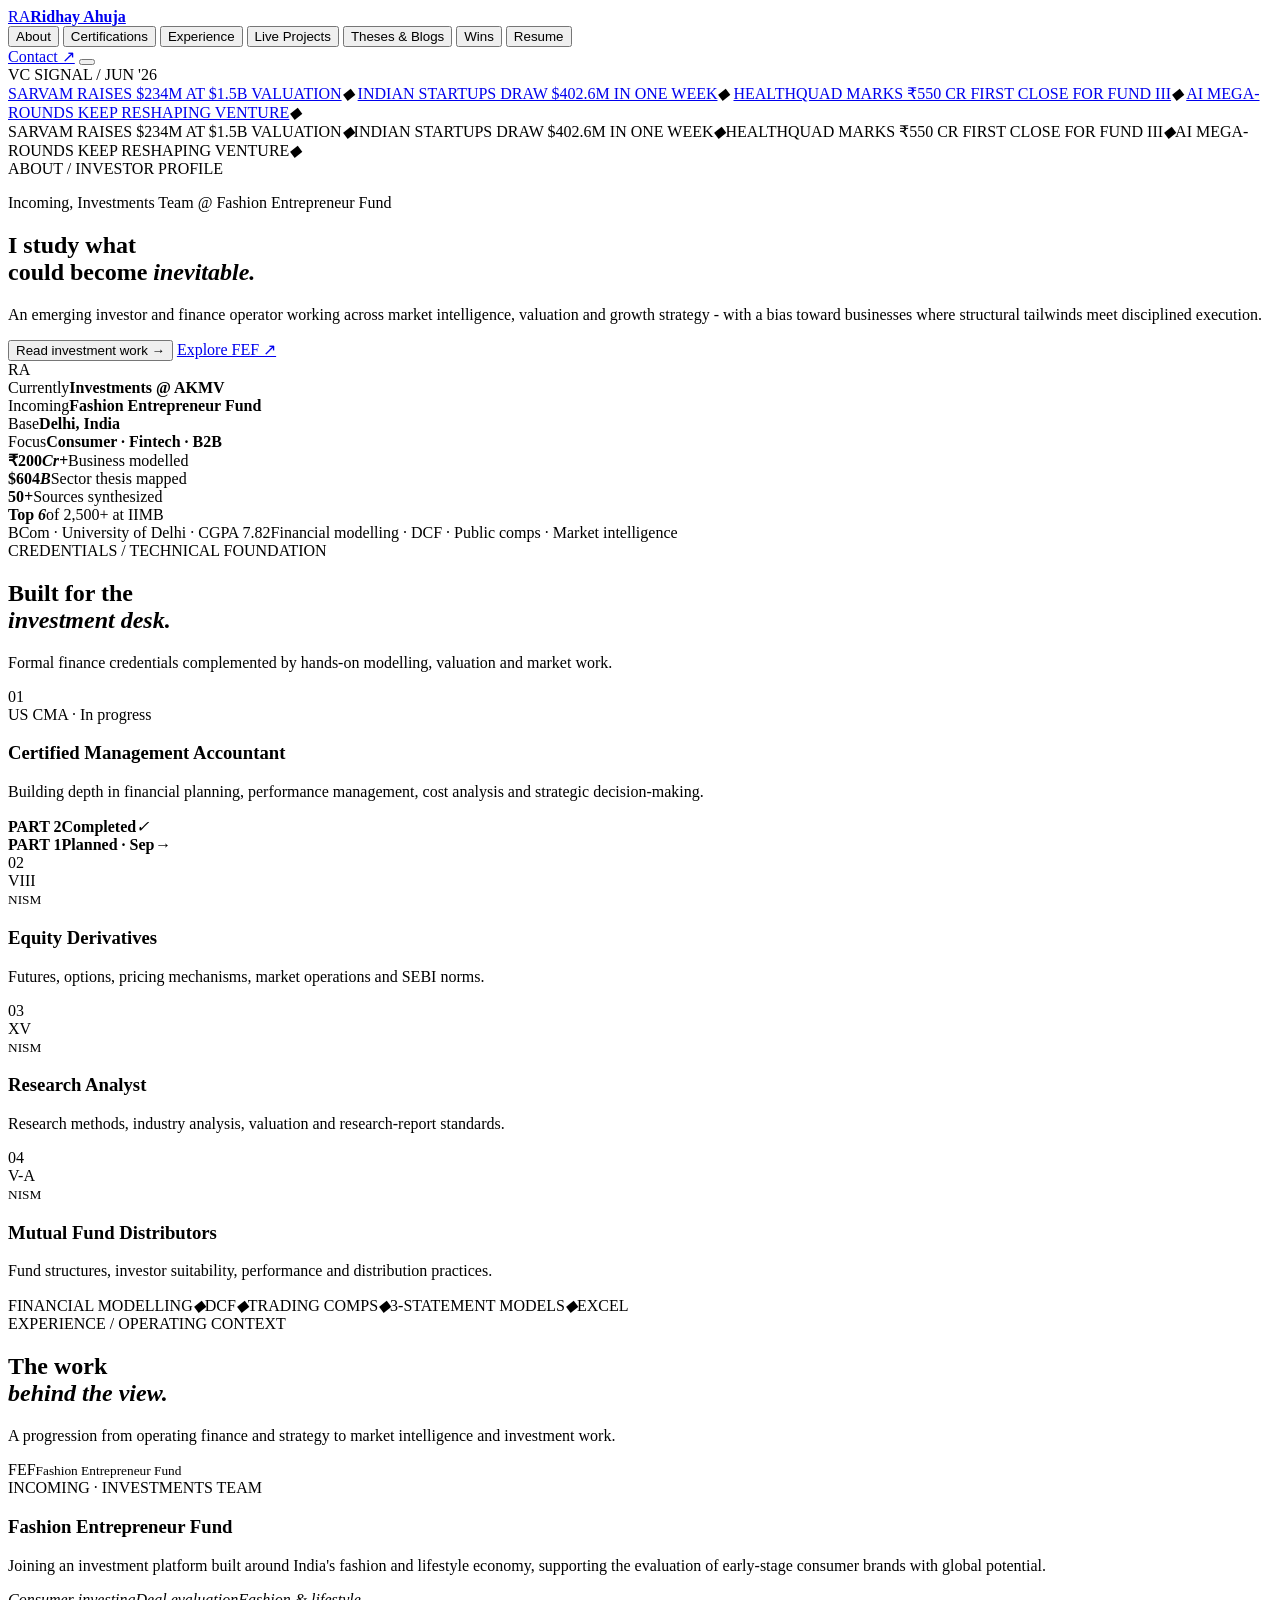
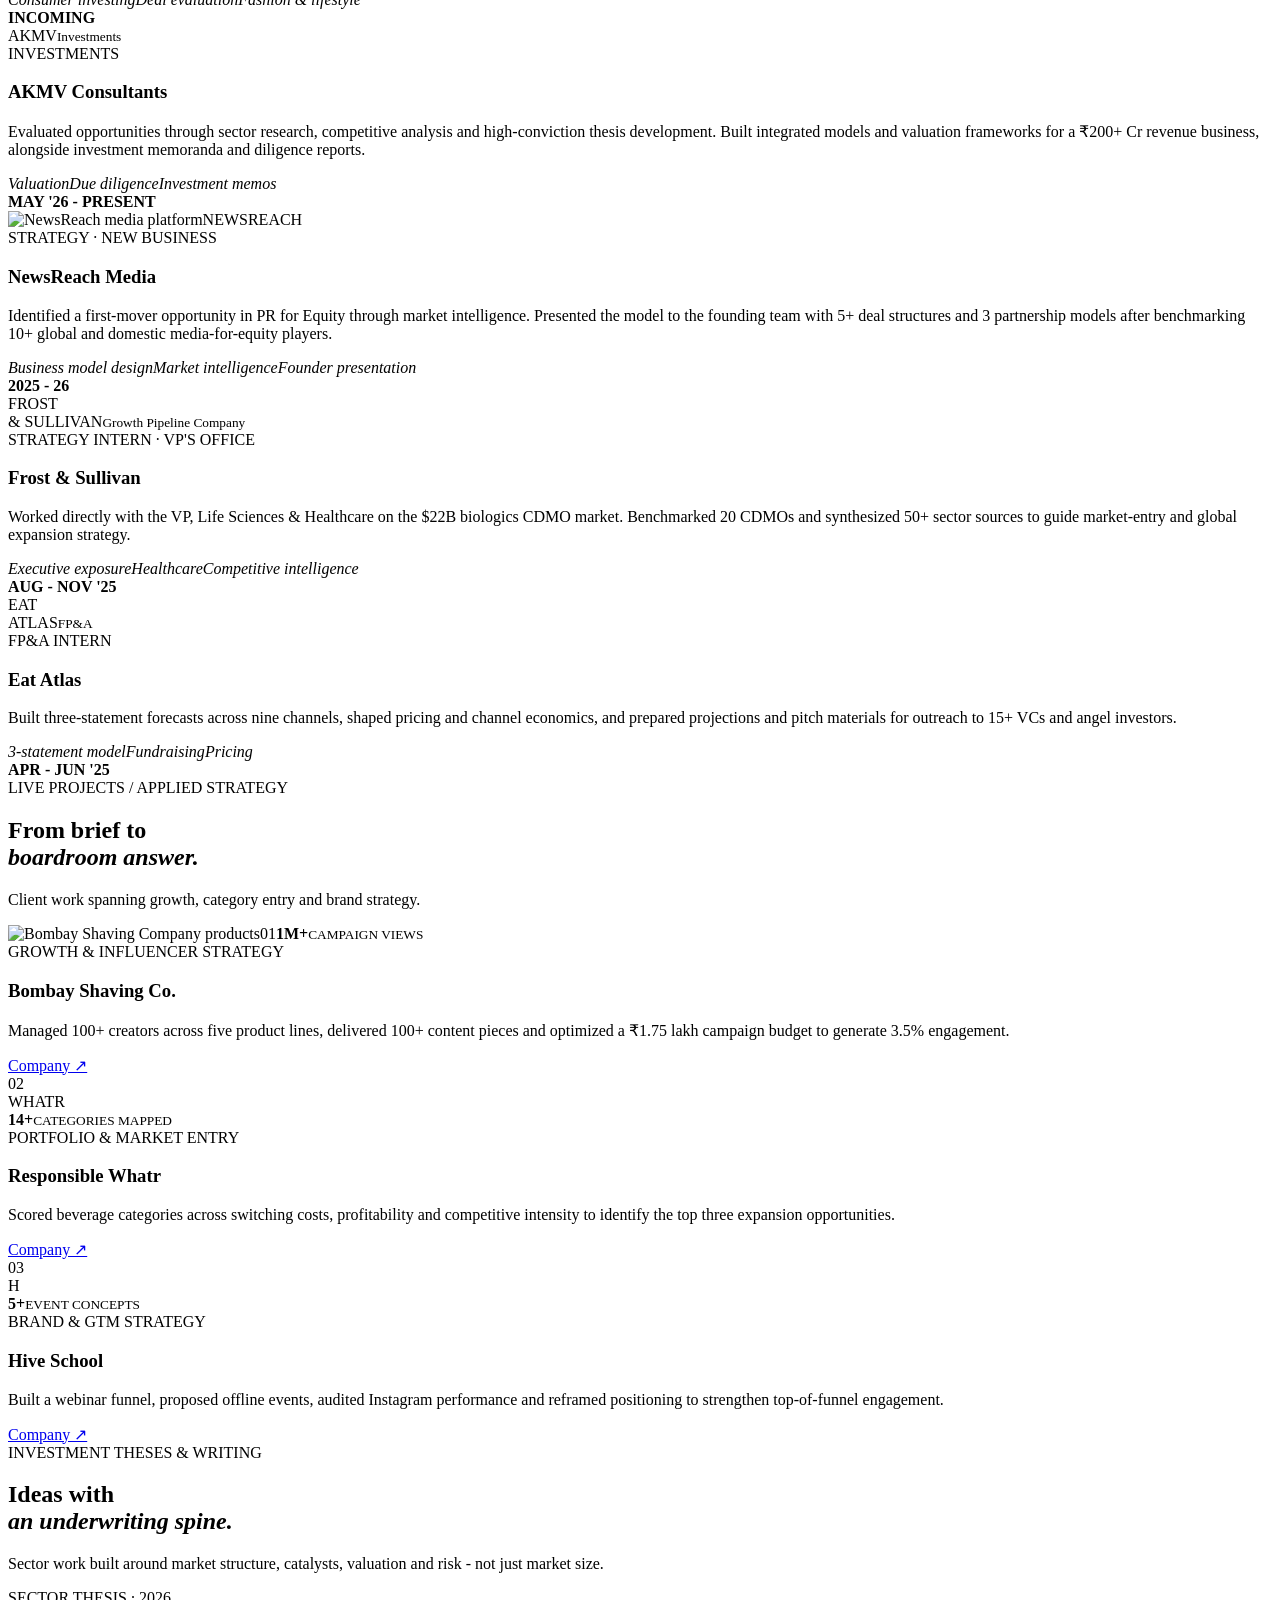
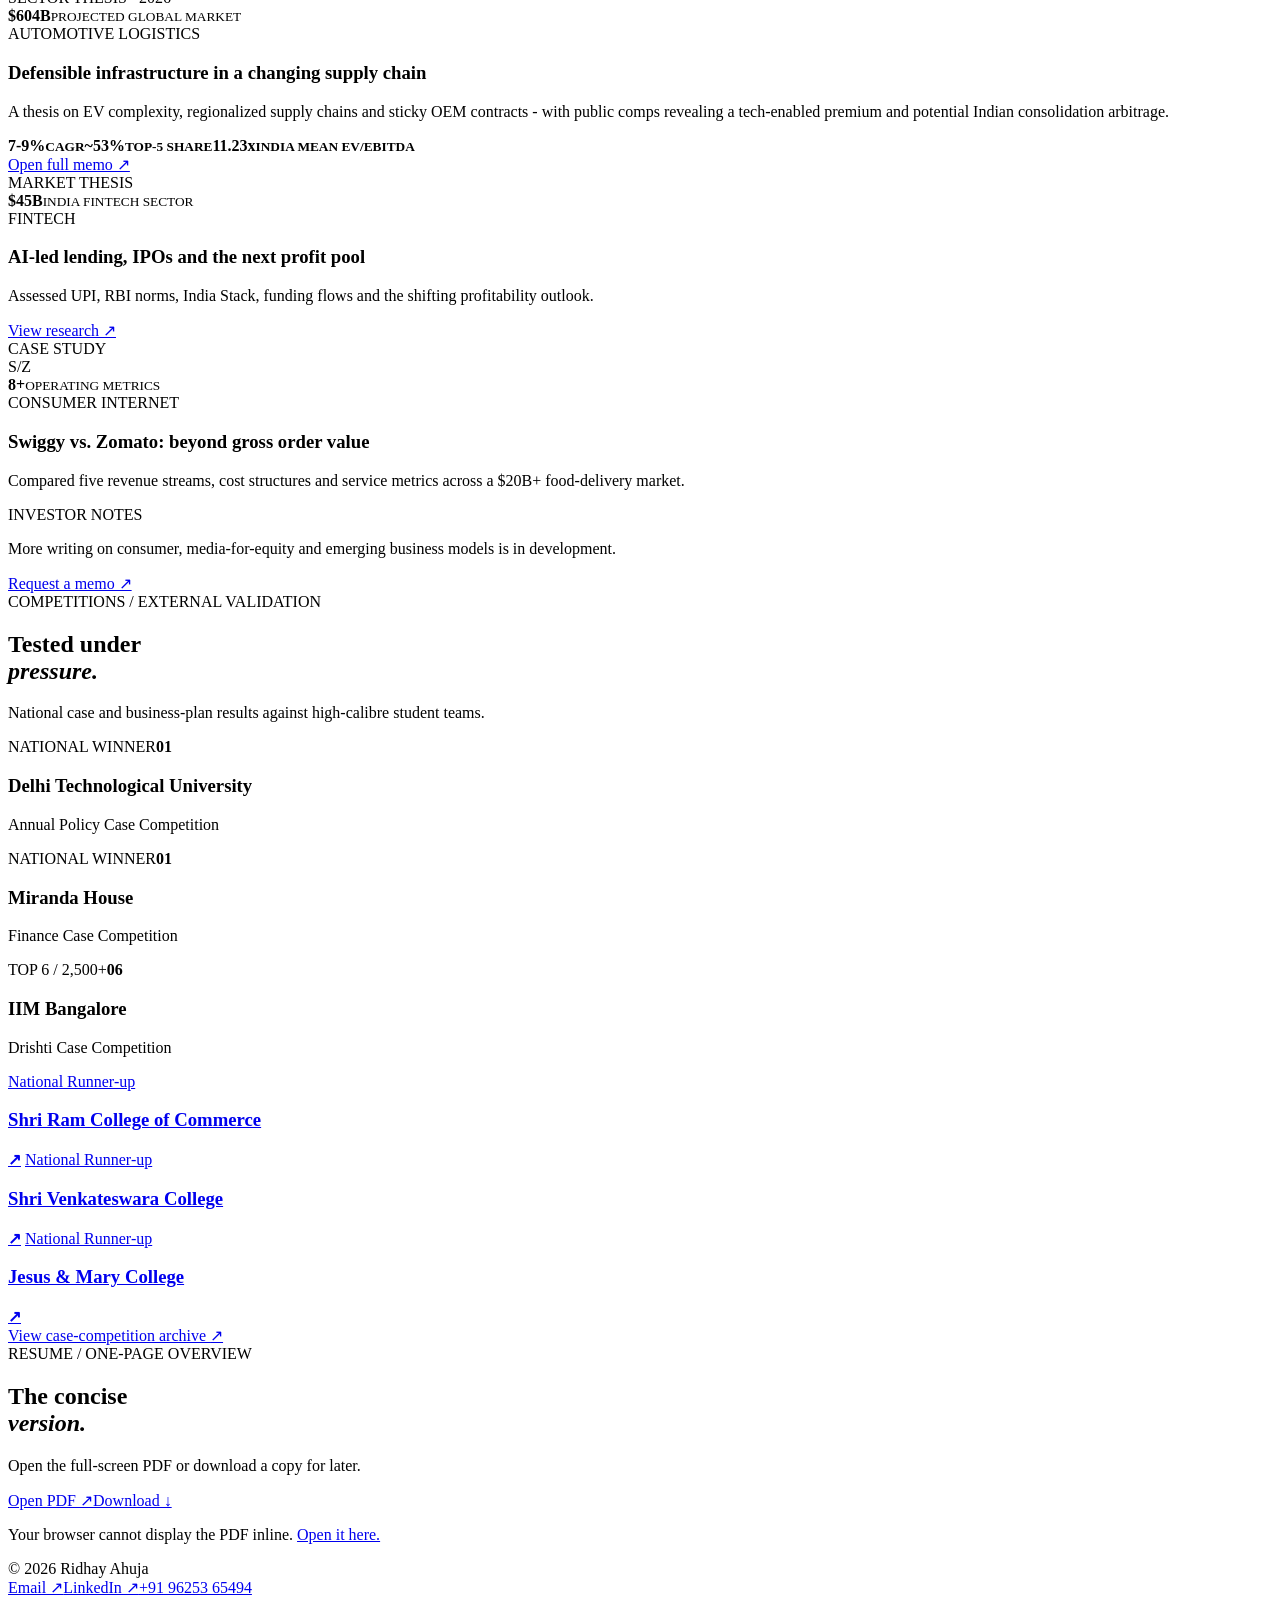
==== index.html @ 736cc98f "Rename ridhay.folio.html to index.html" ====
<!doctype html>
<html lang="en">
<head>
  <meta charset="utf-8">
  <meta name="viewport" content="width=device-width,initial-scale=1">
  <meta name="description" content="Ridhay Ahuja - investing, finance and strategy portfolio">
  <title>Ridhay Ahuja | Investing & Strategy</title>
  <link rel="preconnect" href="https://fonts.googleapis.com">
  <link rel="preconnect" href="https://fonts.gstatic.com" crossorigin>
  <link href="https://fonts.googleapis.com/css2?family=DM+Mono:wght@400;500&family=Manrope:wght@400;500;600;700&family=Newsreader:ital,wght@1,400&display=swap" rel="stylesheet">
  <link rel="stylesheet" href="styles.css">
</head>
<body>
  <div class="grain"></div>
  <header class="shell-header">
    <a class="brand" href="#about" data-tab-link="about"><span>RA</span><b>Ridhay Ahuja</b></a>
    <nav class="tabs" aria-label="Portfolio sections">
      <button class="tab active" data-tab="about">About</button>
      <button class="tab" data-tab="certifications">Certifications</button>
      <button class="tab" data-tab="experience">Experience</button>
      <button class="tab" data-tab="projects">Live Projects</button>
      <button class="tab" data-tab="theses">Theses & Blogs</button>
      <button class="tab" data-tab="wins">Wins</button>
      <button class="tab" data-tab="resume">Resume</button>
    </nav>
    <a class="contact-link" href="mailto:ridhayahujawork@gmail.com">Contact ↗</a>
    <button class="menu" aria-label="Open navigation" aria-expanded="false"><i></i><i></i></button>
  </header>

  <div class="news-strip" aria-label="Recent venture capital news">
    <span class="news-label">VC SIGNAL / JUN '26</span>
    <div class="news-track">
      <div>
        <a href="https://techcrunch.com/2026/06/15/sarvam-becomes-indias-newest-ai-unicorn-with-234-million-funding-round-led-by-hcltech/" target="_blank" rel="noreferrer">SARVAM RAISES $234M AT $1.5B VALUATION</a><i>◆</i>
        <a href="https://economictimes.indiatimes.com/tech/funding/ettech-deals-digest-sarvam-mega-round-lifts-startup-funding-to-403-million-this-week-up-36-on-year/articleshow/131862366.cms" target="_blank" rel="noreferrer">INDIAN STARTUPS DRAW $402.6M IN ONE WEEK</a><i>◆</i>
        <a href="https://www.ajnvgmedia.com/daily-indian-funding-roundup-key-news-19-june-2026-jio-files-for-ipo-healthquad-closes-rs550-cr-for-fund-iii-turtlemint-ipo-opens" target="_blank" rel="noreferrer">HEALTHQUAD MARKS ₹550 CR FIRST CLOSE FOR FUND III</a><i>◆</i>
        <a href="https://techcrunch.com/2026/05/28/anthropic-raises-65-billion-nears-1t-valuation-ahead-of-ipo/" target="_blank" rel="noreferrer">AI MEGA-ROUNDS KEEP RESHAPING VENTURE</a><i>◆</i>
      </div>
      <div aria-hidden="true">
        <span>SARVAM RAISES $234M AT $1.5B VALUATION</span><i>◆</i><span>INDIAN STARTUPS DRAW $402.6M IN ONE WEEK</span><i>◆</i><span>HEALTHQUAD MARKS ₹550 CR FIRST CLOSE FOR FUND III</span><i>◆</i><span>AI MEGA-ROUNDS KEEP RESHAPING VENTURE</span><i>◆</i>
      </div>
    </div>
  </div>

  <main>
    <section class="panel active" id="about" aria-labelledby="about-title">
      <div class="panel-kicker">ABOUT / INVESTOR PROFILE</div>
      <div class="about-hero">
        <div>
          <p class="availability"><i></i> Incoming, Investments Team @ Fashion Entrepreneur Fund</p>
          <h1 id="about-title">I study what<br>could become <em>inevitable.</em></h1>
          <p class="lede">An emerging investor and finance operator working across market intelligence, valuation and growth strategy - with a bias toward businesses where structural tailwinds meet disciplined execution.</p>
          <div class="hero-actions">
            <button data-tab-jump="theses">Read investment work <span>→</span></button>
            <a href="https://thefef.net/" target="_blank" rel="noreferrer">Explore FEF ↗</a>
          </div>
        </div>
        <aside class="profile-card">
          <div class="profile-monogram">RA</div>
          <div><span>Currently</span><b>Investments @ AKMV</b></div>
          <div><span>Incoming</span><b>Fashion Entrepreneur Fund</b></div>
          <div><span>Base</span><b>Delhi, India</b></div>
          <div><span>Focus</span><b>Consumer · Fintech · B2B</b></div>
        </aside>
      </div>
      <div class="metric-row">
        <article><strong>₹200<em>Cr+</em></strong><span>Business modelled</span></article>
        <article><strong>$604<em>B</em></strong><span>Sector thesis mapped</span></article>
        <article><strong>50<em>+</em></strong><span>Sources synthesized</span></article>
        <article><strong>Top <em>6</em></strong><span>of 2,500+ at IIMB</span></article>
      </div>
      <footer class="panel-footer"><span>BCom · University of Delhi · CGPA 7.82</span><span>Financial modelling · DCF · Public comps · Market intelligence</span></footer>
    </section>

    <section class="panel" id="certifications" aria-labelledby="cert-title">
      <div class="panel-kicker">CREDENTIALS / TECHNICAL FOUNDATION</div>
      <header class="section-head">
        <h2 id="cert-title">Built for the<br><em>investment desk.</em></h2>
        <p>Formal finance credentials complemented by hands-on modelling, valuation and market work.</p>
      </header>
      <article class="cert-feature">
        <div class="cert-index">01</div>
        <div>
          <span class="status">US CMA · In progress</span>
          <h3>Certified Management Accountant</h3>
          <p>Building depth in financial planning, performance management, cost analysis and strategic decision-making.</p>
        </div>
        <div class="exam-status">
          <div><b>PART 2</b><strong>Completed</strong><i class="done">✓</i></div>
          <div><b>PART 1</b><strong>Planned · Sep</strong><i>→</i></div>
        </div>
      </article>
      <div class="cert-grid">
        <article><span>02</span><div class="seal">VIII</div><small>NISM</small><h3>Equity Derivatives</h3><p>Futures, options, pricing mechanisms, market operations and SEBI norms.</p></article>
        <article><span>03</span><div class="seal">XV</div><small>NISM</small><h3>Research Analyst</h3><p>Research methods, industry analysis, valuation and research-report standards.</p></article>
        <article><span>04</span><div class="seal">V-A</div><small>NISM</small><h3>Mutual Fund Distributors</h3><p>Fund structures, investor suitability, performance and distribution practices.</p></article>
      </div>
      <div class="skills-line"><span>FINANCIAL MODELLING</span><i>◆</i><span>DCF</span><i>◆</i><span>TRADING COMPS</span><i>◆</i><span>3-STATEMENT MODELS</span><i>◆</i><span>EXCEL</span></div>
    </section>

    <section class="panel" id="experience" aria-labelledby="exp-title">
      <div class="panel-kicker">EXPERIENCE / OPERATING CONTEXT</div>
      <header class="section-head compact"><h2 id="exp-title">The work<br><em>behind the view.</em></h2><p>A progression from operating finance and strategy to market intelligence and investment work.</p></header>
      <div class="experience-list">
        <article class="experience-card accent">
          <div class="company-art fef-art"><span>FEF</span><small>Fashion Entrepreneur Fund</small></div>
          <div class="experience-copy"><span>INCOMING · INVESTMENTS TEAM</span><h3>Fashion Entrepreneur Fund</h3><p>Joining an investment platform built around India's fashion and lifestyle economy, supporting the evaluation of early-stage consumer brands with global potential.</p><footer><i>Consumer investing</i><i>Deal evaluation</i><i>Fashion & lifestyle</i></footer></div>
          <b class="date">INCOMING</b>
        </article>
        <article class="experience-card">
          <div class="company-art akmv-art"><span>AKMV</span><small>Investments</small></div>
          <div class="experience-copy"><span>INVESTMENTS</span><h3>AKMV Consultants</h3><p>Evaluated opportunities through sector research, competitive analysis and high-conviction thesis development. Built integrated models and valuation frameworks for a ₹200+ Cr revenue business, alongside investment memoranda and diligence reports.</p><footer><i>Valuation</i><i>Due diligence</i><i>Investment memos</i></footer></div>
          <b class="date">MAY '26 - PRESENT</b>
        </article>
        <article class="experience-card">
          <div class="company-art image-art newsreach-art"><img src="assets/newsreach.webp" alt="NewsReach media platform"><span>NEWSREACH</span></div>
          <div class="experience-copy"><span>STRATEGY · NEW BUSINESS</span><h3>NewsReach Media</h3><p>Identified a first-mover opportunity in PR for Equity through market intelligence. Presented the model to the founding team with 5+ deal structures and 3 partnership models after benchmarking 10+ global and domestic media-for-equity players.</p><footer><i>Business model design</i><i>Market intelligence</i><i>Founder presentation</i></footer></div>
          <b class="date">2025 - 26</b>
        </article>
        <article class="experience-card">
          <div class="company-art frost-art"><span>FROST<br>&amp; SULLIVAN</span><small>Growth Pipeline Company</small></div>
          <div class="experience-copy"><span>STRATEGY INTERN · VP'S OFFICE</span><h3>Frost &amp; Sullivan</h3><p>Worked directly with the VP, Life Sciences & Healthcare on the $22B biologics CDMO market. Benchmarked 20 CDMOs and synthesized 50+ sector sources to guide market-entry and global expansion strategy.</p><footer><i>Executive exposure</i><i>Healthcare</i><i>Competitive intelligence</i></footer></div>
          <b class="date">AUG - NOV '25</b>
        </article>
        <article class="experience-card">
          <div class="company-art eat-art"><span>EAT<br>ATLAS</span><small>FP&amp;A</small></div>
          <div class="experience-copy"><span>FP&amp;A INTERN</span><h3>Eat Atlas</h3><p>Built three-statement forecasts across nine channels, shaped pricing and channel economics, and prepared projections and pitch materials for outreach to 15+ VCs and angel investors.</p><footer><i>3-statement model</i><i>Fundraising</i><i>Pricing</i></footer></div>
          <b class="date">APR - JUN '25</b>
        </article>
      </div>
    </section>

    <section class="panel" id="projects" aria-labelledby="project-title">
      <div class="panel-kicker">LIVE PROJECTS / APPLIED STRATEGY</div>
      <header class="section-head compact"><h2 id="project-title">From brief to<br><em>boardroom answer.</em></h2><p>Client work spanning growth, category entry and brand strategy.</p></header>
      <div class="project-grid">
        <article class="project-card large">
          <div class="project-image bombay-image"><img src="assets/bombay.jpg" alt="Bombay Shaving Company products"><span>01</span><strong>1M+</strong><small>CAMPAIGN VIEWS</small></div>
          <div><span>GROWTH & INFLUENCER STRATEGY</span><h3>Bombay Shaving Co.</h3><p>Managed 100+ creators across five product lines, delivered 100+ content pieces and optimized a ₹1.75 lakh campaign budget to generate 3.5% engagement.</p><a href="https://www.bombayshavingcompany.com/" target="_blank" rel="noreferrer">Company ↗</a></div>
        </article>
        <article class="project-card">
          <div class="project-image whatr-image"><span>02</span><div class="can">WHATR</div><strong>14+</strong><small>CATEGORIES MAPPED</small></div>
          <div><span>PORTFOLIO & MARKET ENTRY</span><h3>Responsible Whatr</h3><p>Scored beverage categories across switching costs, profitability and competitive intensity to identify the top three expansion opportunities.</p><a href="https://responsiblewhatr.com/" target="_blank" rel="noreferrer">Company ↗</a></div>
        </article>
        <article class="project-card">
          <div class="project-image hive-image"><span>03</span><div class="hive-logo">H</div><strong>5+</strong><small>EVENT CONCEPTS</small></div>
          <div><span>BRAND & GTM STRATEGY</span><h3>Hive School</h3><p>Built a webinar funnel, proposed offline events, audited Instagram performance and reframed positioning to strengthen top-of-funnel engagement.</p><a href="https://www.hiveschool.co/" target="_blank" rel="noreferrer">Company ↗</a></div>
        </article>
      </div>
    </section>

    <section class="panel" id="theses" aria-labelledby="thesis-title">
      <div class="panel-kicker">INVESTMENT THESES & WRITING</div>
      <header class="section-head compact"><h2 id="thesis-title">Ideas with<br><em>an underwriting spine.</em></h2><p>Sector work built around market structure, catalysts, valuation and risk - not just market size.</p></header>
      <div class="thesis-grid">
        <article class="thesis-card hero-thesis">
          <div class="thesis-visual auto-visual"><span>SECTOR THESIS · 2026</span><div class="road"></div><strong>$604B</strong><small>PROJECTED GLOBAL MARKET</small></div>
          <div class="thesis-copy"><span>AUTOMOTIVE LOGISTICS</span><h3>Defensible infrastructure in a changing supply chain</h3><p>A thesis on EV complexity, regionalized supply chains and sticky OEM contracts - with public comps revealing a tech-enabled premium and potential Indian consolidation arbitrage.</p><div class="mini-metrics"><b>7-9%<small>CAGR</small></b><b>~53%<small>TOP-5 SHARE</small></b><b>11.23x<small>INDIA MEAN EV/EBITDA</small></b></div><a class="thesis-link" href="assets/Automotive-Logistics-Thesis.pdf" target="_blank">Open full memo ↗</a></div>
        </article>
        <article class="thesis-card">
          <div class="thesis-visual fintech-visual"><span>MARKET THESIS</span><div class="data-bars"><i></i><i></i><i></i><i></i><i></i></div><strong>$45B</strong><small>INDIA FINTECH SECTOR</small></div>
          <div class="thesis-copy"><span>FINTECH</span><h3>AI-led lending, IPOs and the next profit pool</h3><p>Assessed UPI, RBI norms, India Stack, funding flows and the shifting profitability outlook.</p><a class="thesis-link" href="https://drive.google.com/drive/folders/1kxAN-w65v7uWthYJakxXmGnkfuK4LApm" target="_blank" rel="noreferrer">View research ↗</a></div>
        </article>
        <article class="thesis-card">
          <div class="thesis-visual swiggy-visual"><span>CASE STUDY</span><div class="food-mark">S/Z</div><strong>8+</strong><small>OPERATING METRICS</small></div>
          <div class="thesis-copy"><span>CONSUMER INTERNET</span><h3>Swiggy vs. Zomato: beyond gross order value</h3><p>Compared five revenue streams, cost structures and service metrics across a $20B+ food-delivery market.</p></div>
        </article>
      </div>
      <div class="note-strip"><span>INVESTOR NOTES</span><p>More writing on consumer, media-for-equity and emerging business models is in development.</p><a href="mailto:ridhayahujawork@gmail.com?subject=Writing%20request">Request a memo ↗</a></div>
    </section>

    <section class="panel" id="wins" aria-labelledby="wins-title">
      <div class="panel-kicker">COMPETITIONS / EXTERNAL VALIDATION</div>
      <header class="section-head compact"><h2 id="wins-title">Tested under<br><em>pressure.</em></h2><p>National case and business-plan results against high-calibre student teams.</p></header>
      <div class="podium">
        <article><span>NATIONAL WINNER</span><strong>01</strong><h3>Delhi Technological University</h3><p>Annual Policy Case Competition</p></article>
        <article><span>NATIONAL WINNER</span><strong>01</strong><h3>Miranda House</h3><p>Finance Case Competition</p></article>
        <article class="dark-win"><span>TOP 6 / 2,500+</span><strong>06</strong><h3>IIM Bangalore</h3><p>Drishti Case Competition</p></article>
      </div>
      <div class="runner-list">
        <a href="https://drive.google.com/drive/folders/16Ah0TqhXxdLFgWmousmIdttPpL_2YBbi" target="_blank" rel="noreferrer"><span>National Runner-up</span><h3>Shri Ram College of Commerce</h3><b>↗</b></a>
        <a href="https://drive.google.com/drive/folders/16Ah0TqhXxdLFgWmousmIdttPpL_2YBbi" target="_blank" rel="noreferrer"><span>National Runner-up</span><h3>Shri Venkateswara College</h3><b>↗</b></a>
        <a href="https://drive.google.com/drive/folders/16Ah0TqhXxdLFgWmousmIdttPpL_2YBbi" target="_blank" rel="noreferrer"><span>National Runner-up</span><h3>Jesus &amp; Mary College</h3><b>↗</b></a>
      </div>
      <a class="evidence-link" href="https://drive.google.com/drive/folders/1m6kwVIX_sLYHuPGVxQMm29v0BWLNBm01?usp=drive_link" target="_blank" rel="noreferrer">View case-competition archive <span>↗</span></a>
    </section>

    <section class="panel" id="resume" aria-labelledby="resume-title">
      <div class="panel-kicker">RESUME / ONE-PAGE OVERVIEW</div>
      <header class="resume-head"><div><h2 id="resume-title">The concise<br><em>version.</em></h2><p>Open the full-screen PDF or download a copy for later.</p></div><div><a href="assets/Ridhay-Ahuja-Resume.pdf" target="_blank">Open PDF ↗</a><a href="assets/Ridhay-Ahuja-Resume.pdf" download>Download ↓</a></div></header>
      <div class="resume-viewer"><object data="assets/Ridhay-Ahuja-Resume.pdf#view=FitH" type="application/pdf"><p>Your browser cannot display the PDF inline. <a href="assets/Ridhay-Ahuja-Resume.pdf">Open it here.</a></p></object></div>
    </section>
  </main>

  <footer class="site-footer">
    <span>© 2026 Ridhay Ahuja</span>
    <div><a href="mailto:ridhayahujawork@gmail.com">Email ↗</a><a href="https://www.linkedin.com/in/ridhayahuja/" target="_blank" rel="noreferrer">LinkedIn ↗</a><a href="tel:+919625365494">+91 96253 65494</a></div>
  </footer>
  <script src="script.js"></script>
</body>
</html>
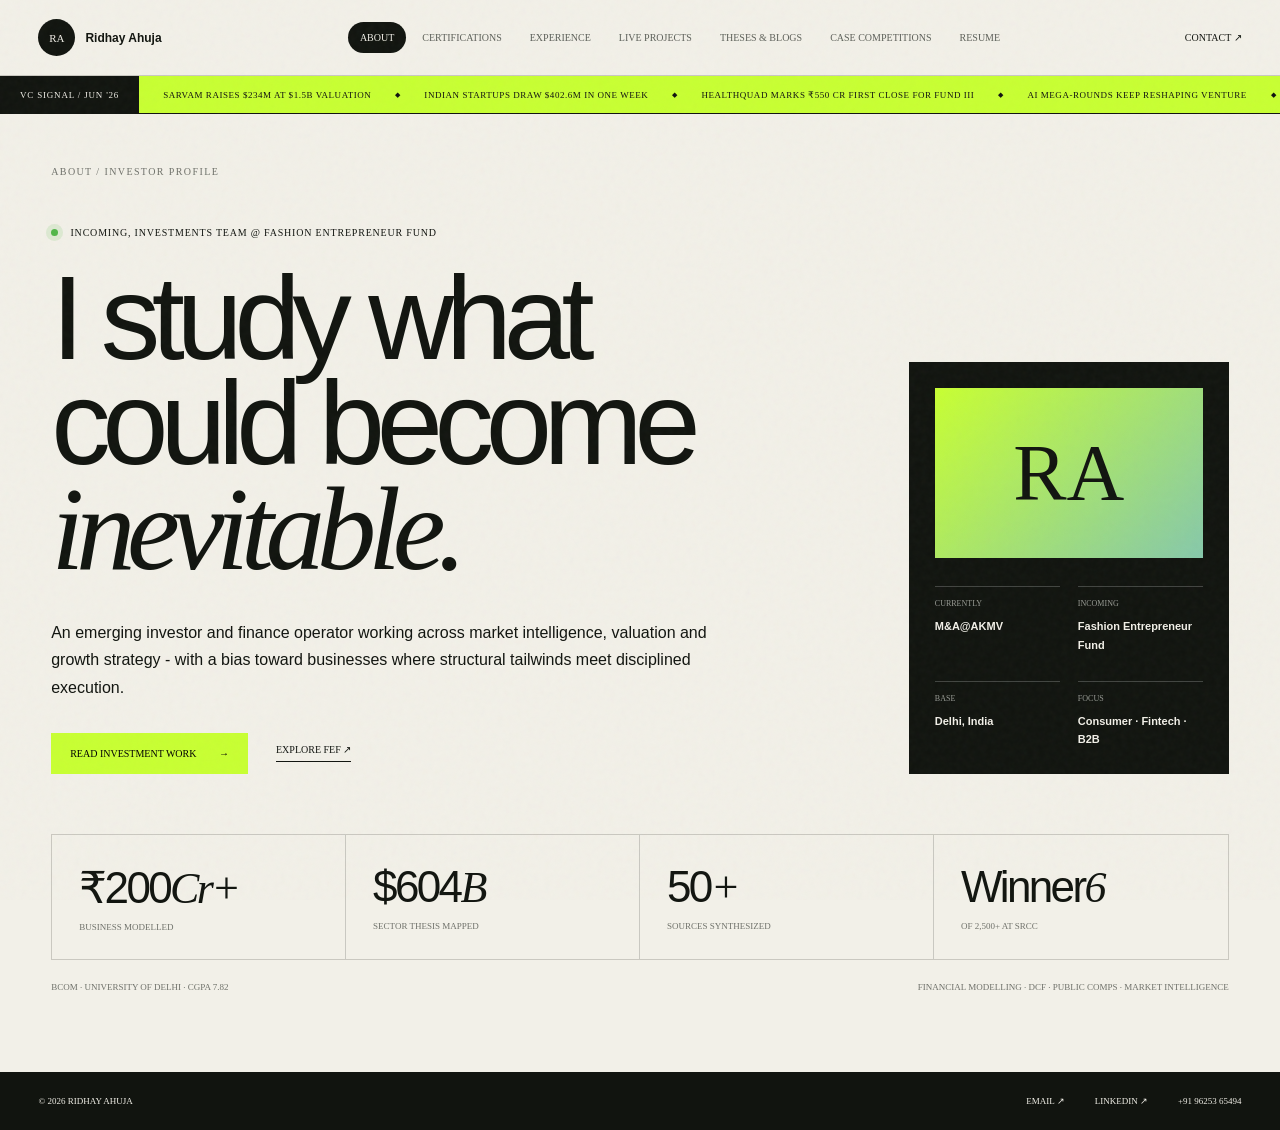
==== commit d454a980: "Update index.html" ====
--- a/index.html
+++ b/index.html
@@ -4,7 +4,7 @@
   <meta charset="utf-8">
   <meta name="viewport" content="width=device-width,initial-scale=1">
   <meta name="description" content="Ridhay Ahuja - investing, finance and strategy portfolio">
-  <title>Ridhay Ahuja | Investing & Strategy</title>
+  <title>Ridhay Ahuja | Investments & Strategy</title>
   <link rel="preconnect" href="https://fonts.googleapis.com">
   <link rel="preconnect" href="https://fonts.gstatic.com" crossorigin>
   <link href="https://fonts.googleapis.com/css2?family=DM+Mono:wght@400;500&family=Manrope:wght@400;500;600;700&family=Newsreader:ital,wght@1,400&display=swap" rel="stylesheet">
@@ -20,7 +20,7 @@
       <button class="tab" data-tab="experience">Experience</button>
       <button class="tab" data-tab="projects">Live Projects</button>
       <button class="tab" data-tab="theses">Theses & Blogs</button>
-      <button class="tab" data-tab="wins">Wins</button>
+      <button class="tab" data-tab="wins">Case Competitions</button>
       <button class="tab" data-tab="resume">Resume</button>
     </nav>
     <a class="contact-link" href="mailto:ridhayahujawork@gmail.com">Contact ↗</a>
@@ -57,7 +57,7 @@
         </div>
         <aside class="profile-card">
           <div class="profile-monogram">RA</div>
-          <div><span>Currently</span><b>Investments @ AKMV</b></div>
+          <div><span>Currently</span><b>M&A@AKMV</b></div>
           <div><span>Incoming</span><b>Fashion Entrepreneur Fund</b></div>
           <div><span>Base</span><b>Delhi, India</b></div>
           <div><span>Focus</span><b>Consumer · Fintech · B2B</b></div>
@@ -67,7 +67,7 @@
         <article><strong>₹200<em>Cr+</em></strong><span>Business modelled</span></article>
         <article><strong>$604<em>B</em></strong><span>Sector thesis mapped</span></article>
         <article><strong>50<em>+</em></strong><span>Sources synthesized</span></article>
-        <article><strong>Top <em>6</em></strong><span>of 2,500+ at IIMB</span></article>
+        <article><strong>Winner<em>6</em></strong><span>of 2,500+ at SRCC</span></article>
       </div>
       <footer class="panel-footer"><span>BCom · University of Delhi · CGPA 7.82</span><span>Financial modelling · DCF · Public comps · Market intelligence</span></footer>
     </section>
--- a/styles.css
+++ b/styles.css
@@ -0,0 +1,5 @@
+:root{--ink:#11140f;--paper:#f2f0e8;--acid:#c8ff32;--orange:#ff6038;--blue:#0b2b52;--line:rgba(17,20,15,.18);--muted:#6f716a}
+*{box-sizing:border-box}html{scroll-behavior:smooth}body{margin:0;background:var(--paper);color:var(--ink);font-family:Manrope,Arial,sans-serif}.grain{position:fixed;inset:0;z-index:30;pointer-events:none;opacity:.035;background-image:url("data:image/svg+xml,%3Csvg viewBox='0 0 180 180' xmlns='http://www.w3.org/2000/svg'%3E%3Cfilter id='n'%3E%3CfeTurbulence type='fractalNoise' baseFrequency='.85' numOctaves='4'/%3E%3C/filter%3E%3Crect width='100%25' height='100%25' filter='url(%23n)'/%3E%3C/svg%3E")}a{color:inherit;text-decoration:none}button{font:inherit}.shell-header{height:76px;padding:0 3vw;display:grid;grid-template-columns:180px 1fr 100px;align-items:center;border-bottom:1px solid var(--line);background:var(--paper);position:sticky;top:0;z-index:20}.brand{display:flex;align-items:center;gap:10px}.brand span{display:grid;place-items:center;width:37px;height:37px;border-radius:50%;background:var(--ink);color:var(--paper);font:500 11px DM Mono}.brand b{font-size:12px}.tabs{display:flex;justify-content:center;gap:4px}.tab{border:0;background:none;padding:10px 12px;border-radius:30px;font:500 10px DM Mono;text-transform:uppercase;cursor:pointer;color:#5d6059;transition:.2s}.tab:hover{background:#e4e3db}.tab.active{background:var(--ink);color:var(--paper)}.contact-link{text-align:right;font:500 10px DM Mono;text-transform:uppercase}.menu{display:none}.news-strip{height:38px;background:var(--acid);display:flex;align-items:center;overflow:hidden;border-bottom:1px solid var(--ink);position:relative;z-index:10}.news-label{height:100%;display:flex;align-items:center;flex:none;padding:0 20px;background:var(--ink);color:var(--paper);font:500 9px DM Mono;letter-spacing:.09em;z-index:2}.news-track{display:flex;width:max-content;animation:news 42s linear infinite}.news-track>div{display:flex;align-items:center;white-space:nowrap}.news-track a,.news-track span{font:500 9px DM Mono;letter-spacing:.06em;margin-left:24px}.news-track i{font-style:normal;font-size:7px;margin-left:24px}@keyframes news{to{transform:translateX(-50%)}}main{min-height:calc(100vh - 114px)}.panel{display:none;min-height:calc(100vh - 114px);padding:52px 4vw 80px;animation:enter .5s ease}.panel.active{display:block}@keyframes enter{from{opacity:0;transform:translateY(9px)}}.panel-kicker{font:500 10px DM Mono;letter-spacing:.14em;color:var(--muted);margin-bottom:50px}.about-hero{display:grid;grid-template-columns:1fr 320px;gap:7vw;align-items:end}.availability{font:500 10px DM Mono;text-transform:uppercase;letter-spacing:.08em;margin:0 0 28px}.availability i{display:inline-block;width:7px;height:7px;background:#52b749;border-radius:50%;margin-right:9px;box-shadow:0 0 0 5px #52b74922}h1,h2{margin:0;font-weight:500;line-height:.88;letter-spacing:-.07em}h1{font-size:clamp(68px,9.3vw,143px)}h2{font-size:clamp(58px,7.5vw,110px)}h1 em,h2 em{font-family:Newsreader,Georgia,serif;font-weight:400}.lede{max-width:690px;font-size:16px;line-height:1.7;margin:38px 0 0}.hero-actions{display:flex;align-items:center;gap:28px;margin-top:32px}.hero-actions button{border:0;background:var(--acid);padding:15px 19px;font:500 10px DM Mono;text-transform:uppercase;cursor:pointer}.hero-actions button span{margin-left:20px}.hero-actions a{font:500 10px DM Mono;text-transform:uppercase;border-bottom:1px solid;padding-bottom:6px}.profile-card{background:var(--ink);color:var(--paper);padding:26px;display:grid;grid-template-columns:1fr 1fr;gap:28px 18px}.profile-monogram{grid-column:span 2;height:170px;display:grid;place-items:center;background:linear-gradient(135deg,var(--acid),#86c8ab);color:var(--ink);font:500 80px Newsreader}.profile-card div:not(.profile-monogram){border-top:1px solid #ffffff35;padding-top:12px}.profile-card span{display:block;font:400 8px DM Mono;text-transform:uppercase;color:#999c95;margin-bottom:8px}.profile-card b{font-size:11px;line-height:1.4}.metric-row{display:grid;grid-template-columns:repeat(4,1fr);margin-top:60px;border:1px solid var(--line)}.metric-row article{padding:27px;border-right:1px solid var(--line)}.metric-row article:last-child{border:0}.metric-row strong{font-size:44px;letter-spacing:-.06em;font-weight:500}.metric-row em{font-family:Newsreader;font-weight:400}.metric-row span{display:block;margin-top:8px;font:400 9px DM Mono;text-transform:uppercase;color:var(--muted)}.panel-footer{display:flex;justify-content:space-between;margin-top:22px;font:400 9px DM Mono;text-transform:uppercase;color:var(--muted)}.section-head{display:grid;grid-template-columns:1.4fr 1fr;align-items:end;margin-bottom:60px}.section-head>p{line-height:1.7;max-width:470px;margin:0 0 8px 7vw}.section-head.compact h2{font-size:clamp(55px,6.6vw,96px)}.cert-feature{background:var(--ink);color:var(--paper);display:grid;grid-template-columns:100px 1fr 360px;gap:30px;align-items:center;padding:35px}.cert-index{font:400 48px DM Mono;color:#ffffff29}.cert-feature .status{font:500 9px DM Mono;text-transform:uppercase;color:var(--acid)}.cert-feature h3{font-size:31px;margin:7px 0 12px}.cert-feature p{color:#bfc1ba;font-size:13px;line-height:1.6;max-width:650px}.exam-status{border-left:1px solid #ffffff35;padding-left:30px}.exam-status div{display:grid;grid-template-columns:75px 1fr 25px;align-items:center;border-top:1px solid #ffffff35;padding:14px 0}.exam-status b{font:500 9px DM Mono}.exam-status strong{font-size:12px}.exam-status i{font-style:normal}.exam-status .done{color:var(--acid)}.cert-grid{display:grid;grid-template-columns:repeat(3,1fr);margin-top:18px;gap:18px}.cert-grid article{border:1px solid var(--line);padding:25px;position:relative;min-height:250px}.cert-grid article>span{position:absolute;right:20px;font:400 10px DM Mono}.seal{width:72px;height:72px;border-radius:50%;border:1px solid var(--ink);display:grid;place-items:center;font:500 19px DM Mono;margin-bottom:28px}.cert-grid small{font:500 9px DM Mono;color:var(--muted)}.cert-grid h3{font-size:20px;margin:6px 0}.cert-grid p{font-size:12px;line-height:1.6;color:var(--muted)}.skills-line{margin-top:30px;background:var(--acid);padding:15px;display:flex;justify-content:center;gap:25px;font:500 9px DM Mono}.skills-line i{font-style:normal}.experience-list{border-top:1px solid var(--line)}.experience-card{display:grid;grid-template-columns:260px 1fr 130px;gap:40px;padding:22px 0;border-bottom:1px solid var(--line);align-items:stretch}.experience-card.accent{background:var(--acid);margin:0 -4vw;padding:22px 4vw}.company-art{height:190px;padding:20px;background:#ddd;display:flex;flex-direction:column;justify-content:space-between;overflow:hidden;position:relative}.company-art>span{font-size:34px;font-weight:700;line-height:.9;letter-spacing:-.05em;z-index:2}.company-art small{font:500 8px DM Mono;text-transform:uppercase;z-index:2}.fef-art{background:var(--ink);color:var(--paper)}.fef-art span{font-family:Newsreader;font-size:75px}.akmv-art{background:#9bb7ff}.newsreach-art{color:white}.newsreach-art:after,.bombay-image:after{content:"";position:absolute;inset:0;background:linear-gradient(transparent,#000b)}.image-art img,.bombay-image img{position:absolute;inset:0;width:100%;height:100%;object-fit:cover}.frost-art{background:var(--blue);color:white}.eat-art{background:#ffb379}.experience-copy{padding:10px 0}.experience-copy>span,.project-card>div>span,.thesis-copy>span{font:500 9px DM Mono;color:var(--muted);letter-spacing:.08em}.experience-copy h3{font-size:30px;letter-spacing:-.04em;margin:6px 0 12px}.experience-copy p{font-size:13px;line-height:1.65;max-width:770px;color:#4b4e47}.experience-copy footer{display:flex;gap:7px;flex-wrap:wrap;margin-top:18px}.experience-copy i{font:400 8px DM Mono;text-transform:uppercase;border:1px solid var(--line);border-radius:30px;padding:7px 10px}.date{padding-top:10px;font:500 9px DM Mono;text-align:right}.project-grid{display:grid;grid-template-columns:1fr 1fr;gap:45px 18px}.project-card.large{grid-column:span 2;display:grid;grid-template-columns:1.2fr 1fr;gap:6vw;align-items:center}.project-image{height:370px;position:relative;padding:24px;display:flex;flex-direction:column;justify-content:flex-end;overflow:hidden}.large .project-image{height:510px}.project-image>span{position:absolute;top:22px;left:22px;font:500 9px DM Mono;z-index:2}.project-image>strong{font-size:67px;line-height:1;letter-spacing:-.07em;z-index:2}.project-image>small{font:500 9px DM Mono;z-index:2}.bombay-image{color:white;background:#ec603b}.whatr-image{background:#9ed8ed}.hive-image{background:#f5c831}.can{width:105px;height:250px;position:absolute;left:50%;top:50%;transform:translate(-50%,-50%) rotate(8deg);background:#f8fbfa;border-radius:10px 10px 22px 22px;display:grid;place-items:center;font:700 15px DM Mono;box-shadow:20px 25px 40px #174b6833}.hive-logo{position:absolute;left:50%;top:50%;transform:translate(-50%,-50%);font:400 190px Newsreader}.project-card>div:last-child{padding:20px 10px}.project-card h3{font-size:31px;letter-spacing:-.045em;margin:7px 0 12px}.project-card p{font-size:13px;line-height:1.65;color:var(--muted)}.project-card a,.thesis-link{display:inline-block;margin-top:16px;font:500 9px DM Mono;text-transform:uppercase;border-bottom:1px solid;padding-bottom:6px}.thesis-grid{display:grid;grid-template-columns:1fr 1fr;gap:20px}.thesis-card{border:1px solid var(--line)}.hero-thesis{grid-column:span 2;display:grid;grid-template-columns:1.15fr 1fr}.thesis-visual{min-height:330px;padding:25px;position:relative;display:flex;flex-direction:column;justify-content:flex-end;overflow:hidden}.hero-thesis .thesis-visual{min-height:460px}.thesis-visual>span{position:absolute;top:22px;font:500 9px DM Mono;z-index:2}.thesis-visual strong{font-size:72px;letter-spacing:-.07em;line-height:1;z-index:2}.thesis-visual small{font:500 9px DM Mono;z-index:2}.auto-visual{background:#f36b3f}.road{position:absolute;width:430px;height:430px;border:65px solid var(--ink);border-radius:50%;right:-50px;top:-40px}.road:after{content:"";position:absolute;inset:26px;border:4px dashed var(--paper);border-radius:50%}.fintech-visual{background:#a9cf5b}.data-bars{position:absolute;inset:60px 30px 90px;display:flex;align-items:flex-end;gap:14px}.data-bars i{flex:1;background:var(--ink);height:32%}.data-bars i:nth-child(2){height:48%}.data-bars i:nth-child(3){height:43%}.data-bars i:nth-child(4){height:71%}.data-bars i:nth-child(5){height:96%}.swiggy-visual{background:#f4a25d}.food-mark{position:absolute;left:50%;top:48%;transform:translate(-50%,-50%);font:400 100px Newsreader}.thesis-copy{padding:35px}.thesis-copy h3{font-size:30px;line-height:1.1;letter-spacing:-.045em;margin:8px 0 14px}.thesis-copy p{font-size:13px;line-height:1.65;color:var(--muted)}.mini-metrics{display:grid;grid-template-columns:repeat(3,1fr);border-top:1px solid var(--line);margin-top:26px;padding-top:22px}.mini-metrics b{font-size:22px}.mini-metrics small{display:block;font:400 7px DM Mono;color:var(--muted);margin-top:5px}.note-strip{display:grid;grid-template-columns:160px 1fr 150px;align-items:center;margin-top:25px;background:var(--ink);color:var(--paper);padding:20px 25px}.note-strip span,.note-strip a{font:500 9px DM Mono;text-transform:uppercase}.note-strip p{font-size:11px;color:#bfc1ba}.podium{display:grid;grid-template-columns:repeat(3,1fr);gap:14px}.podium article{min-height:300px;padding:25px;background:var(--acid);display:flex;flex-direction:column}.podium article:nth-child(2){background:#ffb264}.podium .dark-win{background:var(--ink);color:var(--paper)}.podium span{font:500 9px DM Mono}.podium strong{font:400 90px Newsreader;margin:auto 0}.podium h3{font-size:21px;margin:0}.podium p{font-size:11px}.runner-list{margin-top:35px;border-top:1px solid var(--line)}.runner-list a{display:grid;grid-template-columns:1fr 2fr 30px;padding:20px 10px;border-bottom:1px solid var(--line);align-items:center;transition:.2s}.runner-list a:hover{background:var(--acid);padding-left:22px}.runner-list span{font:500 9px DM Mono;text-transform:uppercase}.runner-list h3{font-size:18px;margin:0}.evidence-link{margin-top:25px;background:var(--ink);color:var(--paper);padding:18px 22px;display:flex;justify-content:space-between;font:500 9px DM Mono;text-transform:uppercase}.resume-head{display:flex;justify-content:space-between;align-items:end;margin-bottom:30px}.resume-head p{color:var(--muted);font-size:13px}.resume-head>div:last-child{display:flex;gap:9px}.resume-head a{padding:13px 16px;border:1px solid;font:500 9px DM Mono;text-transform:uppercase}.resume-head a:first-child{background:var(--ink);color:var(--paper)}.resume-viewer{height:820px;background:#d9d9d2;border:1px solid var(--line);padding:14px}.resume-viewer object{width:100%;height:100%;border:0}.site-footer{padding:24px 3vw;background:var(--ink);color:var(--paper);display:flex;justify-content:space-between;font:400 9px DM Mono;text-transform:uppercase}.site-footer div{display:flex;gap:30px}
+@media(max-width:1050px){.shell-header{grid-template-columns:55px 1fr 80px}.brand b{display:none}.tab{padding:9px 7px;font-size:8px}.experience-card{grid-template-columns:220px 1fr 90px}}
+@media(max-width:760px){.shell-header{height:68px;grid-template-columns:1fr 40px}.contact-link{display:none}.menu{display:block;background:none;border:0}.menu i{display:block;width:24px;height:1px;background:var(--ink);margin:6px}.tabs{display:none;position:absolute;top:68px;left:0;right:0;background:var(--paper);padding:16px;grid-template-columns:1fr 1fr;border-bottom:1px solid var(--line)}.tabs.open{display:grid}.tab{text-align:left;padding:12px}.news-strip{height:34px}.news-label{display:none}.panel{padding:38px 5vw 60px;min-height:calc(100vh - 102px)}.panel-kicker{margin-bottom:35px}.about-hero,.section-head{display:block}.about-hero{grid-template-columns:1fr}h1{font-size:18vw}.lede{font-size:14px}.profile-card{margin-top:45px}.metric-row{grid-template-columns:1fr 1fr}.metric-row article:nth-child(2){border-right:0}.metric-row article{border-bottom:1px solid var(--line)}.panel-footer{display:block;line-height:2}.section-head>p{margin:25px 0 0}.cert-feature{grid-template-columns:1fr;padding:25px}.cert-index{display:none}.exam-status{border-left:0;border-top:1px solid #ffffff35;padding:15px 0 0}.cert-grid{grid-template-columns:1fr}.skills-line{overflow:hidden;justify-content:flex-start;white-space:nowrap}.experience-card,.experience-card.accent{grid-template-columns:1fr;margin:0;padding:20px 0}.experience-card.accent{margin:0 -5vw;padding:20px 5vw}.company-art{height:220px}.date{text-align:left}.project-grid,.thesis-grid{display:block}.project-card,.project-card.large,.hero-thesis{display:block;margin-bottom:35px}.project-image,.large .project-image{height:390px}.thesis-card{margin-bottom:20px}.thesis-visual,.hero-thesis .thesis-visual{min-height:350px}.note-strip{grid-template-columns:1fr;gap:10px}.podium{grid-template-columns:1fr}.podium article{min-height:250px}.runner-list a{grid-template-columns:1fr 25px}.runner-list h3{grid-column:1}.runner-list b{grid-column:2;grid-row:1/3}.resume-head{display:block}.resume-head>div:last-child{margin-top:25px}.resume-viewer{height:600px}.site-footer{gap:20px;flex-wrap:wrap}.site-footer div{flex-direction:column;gap:10px}}
+@media(prefers-reduced-motion:reduce){.news-track{animation:none}.panel{animation:none}}
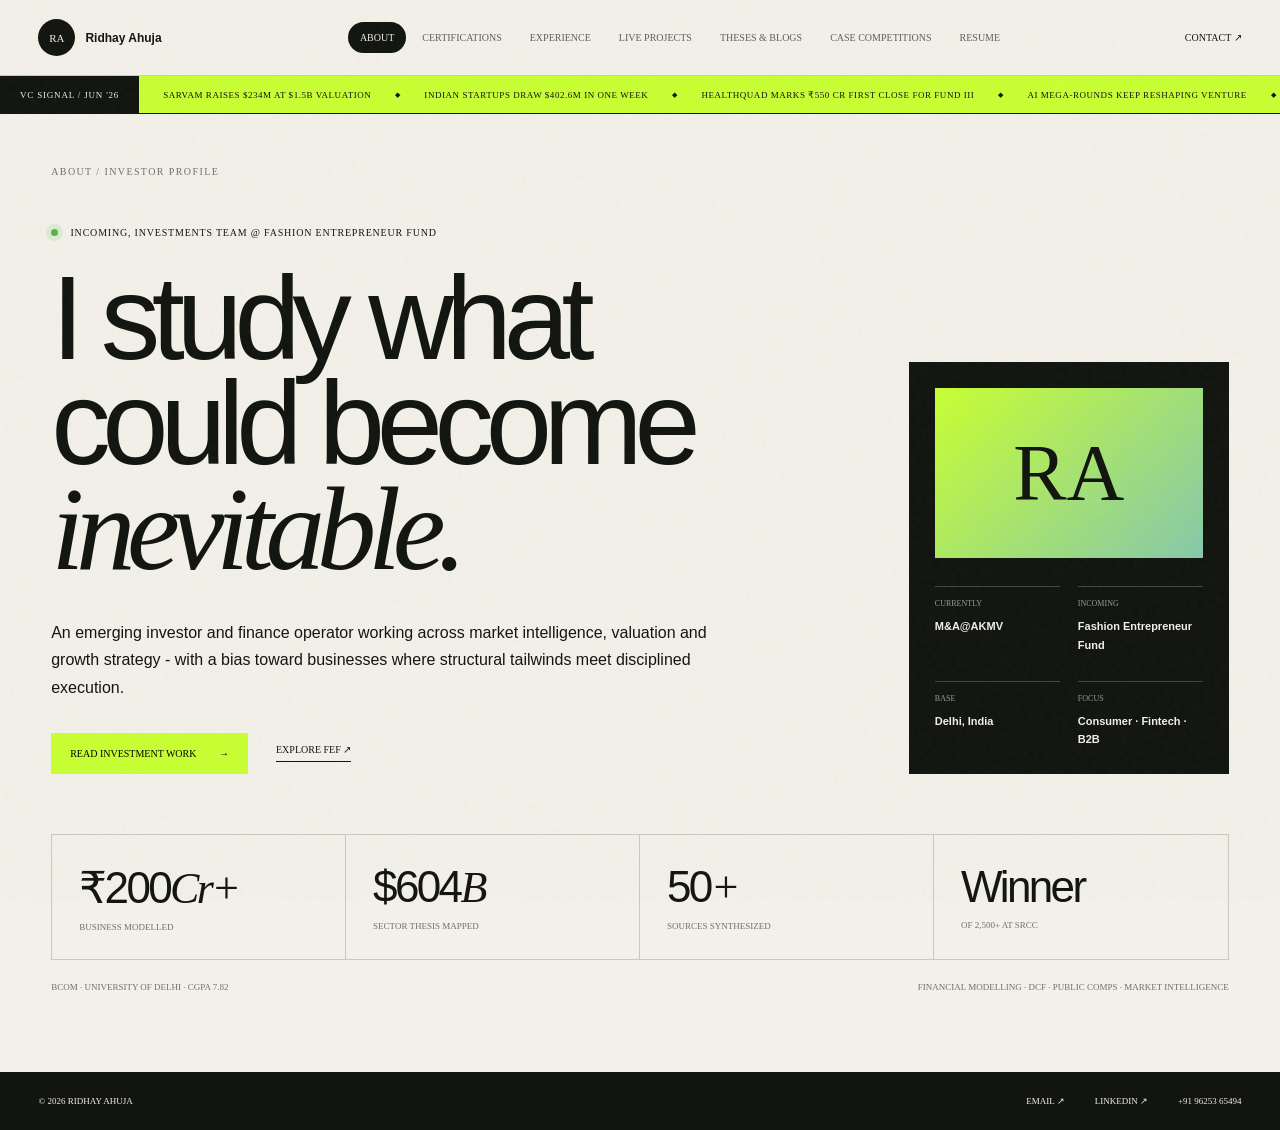
==== commit 1fc91791: "Update index.html" ====
--- a/index.html
+++ b/index.html
@@ -67,7 +67,7 @@
         <article><strong>₹200<em>Cr+</em></strong><span>Business modelled</span></article>
         <article><strong>$604<em>B</em></strong><span>Sector thesis mapped</span></article>
         <article><strong>50<em>+</em></strong><span>Sources synthesized</span></article>
-        <article><strong>Winner<em>6</em></strong><span>of 2,500+ at SRCC</span></article>
+        <article><strong>Winner</em></strong><span>of 2,500+ at SRCC</span></article>
       </div>
       <footer class="panel-footer"><span>BCom · University of Delhi · CGPA 7.82</span><span>Financial modelling · DCF · Public comps · Market intelligence</span></footer>
     </section>
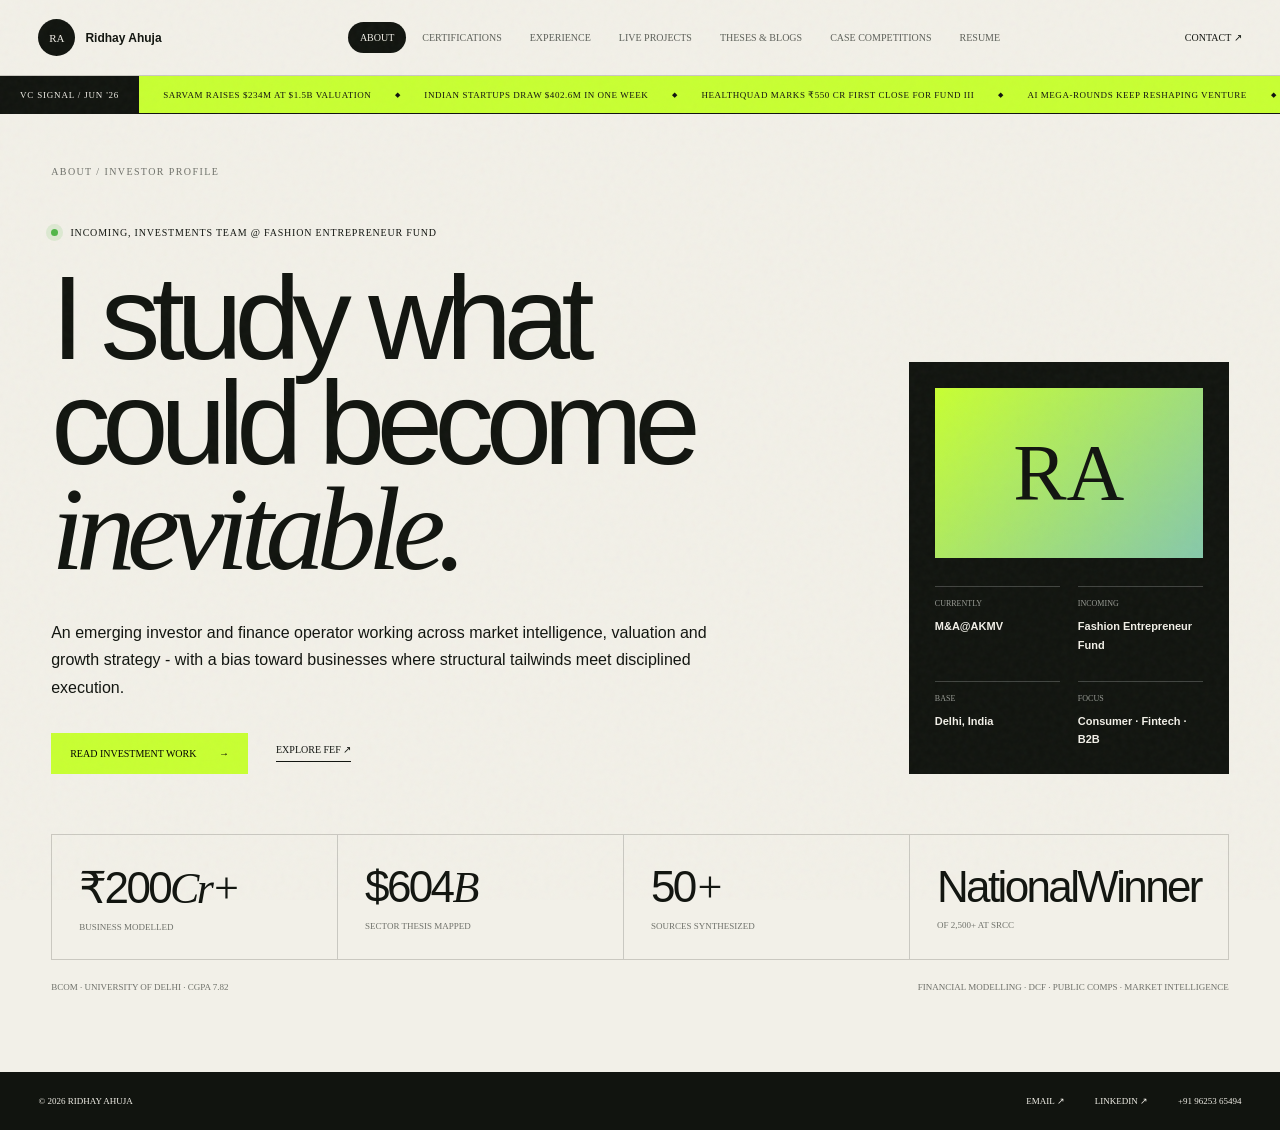
==== commit 7eef1d65: "Update index.html" ====
--- a/index.html
+++ b/index.html
@@ -67,7 +67,7 @@
         <article><strong>₹200<em>Cr+</em></strong><span>Business modelled</span></article>
         <article><strong>$604<em>B</em></strong><span>Sector thesis mapped</span></article>
         <article><strong>50<em>+</em></strong><span>Sources synthesized</span></article>
-        <article><strong>Winner</em></strong><span>of 2,500+ at SRCC</span></article>
+        <article><strong>National</em>Winner</em></strong><span>of 2,500+ at SRCC</span></article>
       </div>
       <footer class="panel-footer"><span>BCom · University of Delhi · CGPA 7.82</span><span>Financial modelling · DCF · Public comps · Market intelligence</span></footer>
     </section>
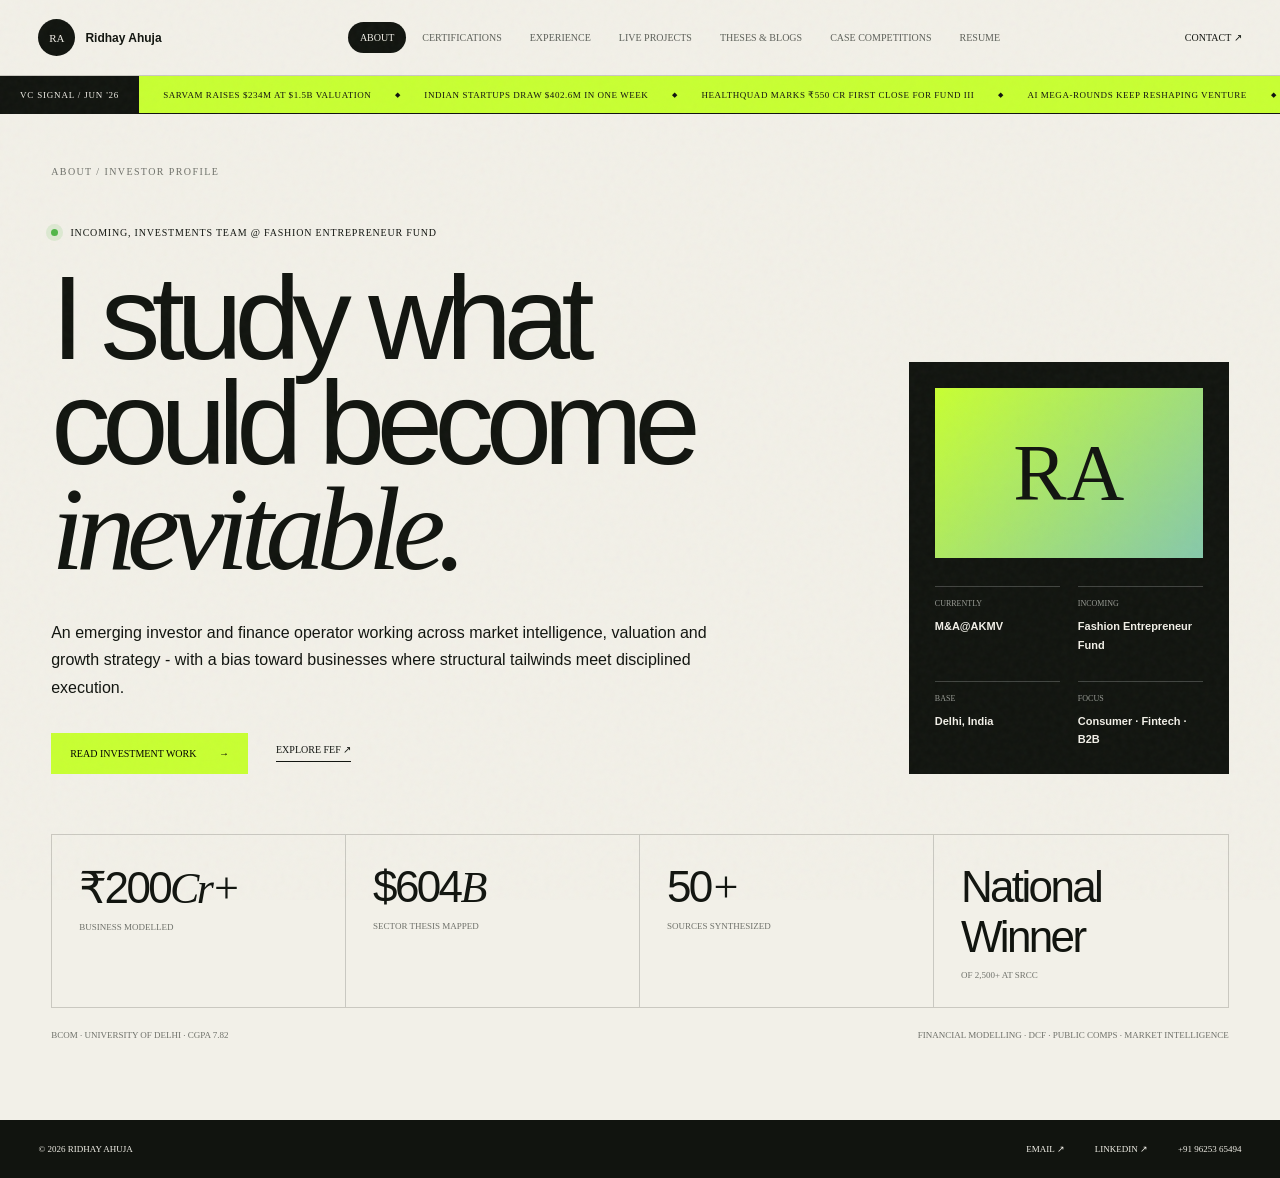
==== commit 8688a975: "Update index.html" ====
--- a/index.html
+++ b/index.html
@@ -67,7 +67,7 @@
         <article><strong>₹200<em>Cr+</em></strong><span>Business modelled</span></article>
         <article><strong>$604<em>B</em></strong><span>Sector thesis mapped</span></article>
         <article><strong>50<em>+</em></strong><span>Sources synthesized</span></article>
-        <article><strong>National</em>Winner</em></strong><span>of 2,500+ at SRCC</span></article>
+        <article><strong>National Winner</em></strong><span>of 2,500+ at SRCC</span></article>
       </div>
       <footer class="panel-footer"><span>BCom · University of Delhi · CGPA 7.82</span><span>Financial modelling · DCF · Public comps · Market intelligence</span></footer>
     </section>
